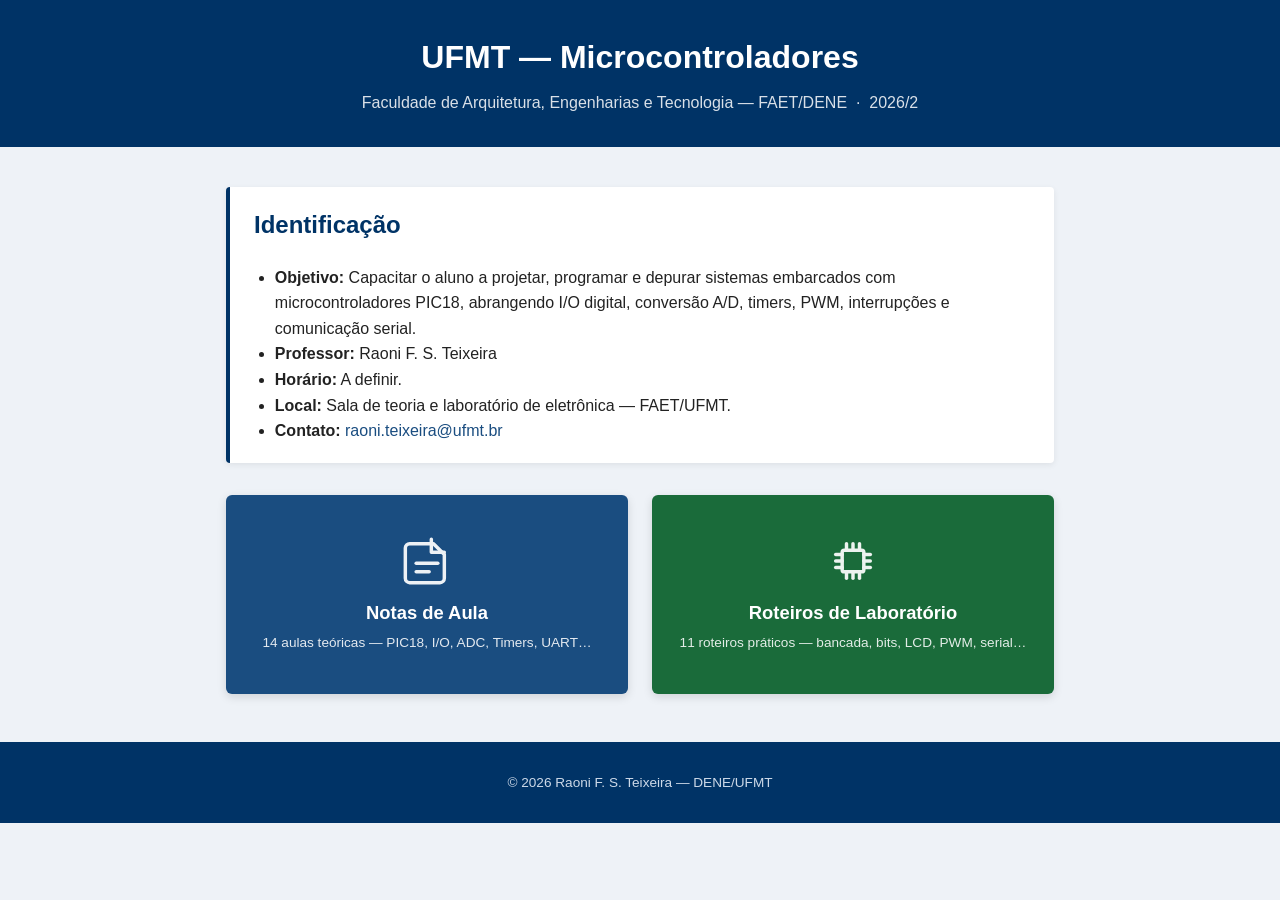
==== index.html @ 2af0ce6e "paginas da disciplina criadas" ====
<!DOCTYPE html>
<html lang="pt-BR">
<head>
    <meta charset="UTF-8">
    <meta name="viewport" content="width=device-width, initial-scale=1.0">
    <title>Microcontroladores — DENE/UFMT</title>
    <style>
        * { box-sizing: border-box; }
        body {
            font-family: Arial, sans-serif;
            line-height: 1.6;
            margin: 0;
            padding: 0;
            background-color: #eef2f7;
            color: #222;
        }
        header {
            background: #003366;
            color: #fff;
            padding: 2rem 1rem;
            text-align: center;
        }
        header h1 { margin: 0 0 0.4rem; font-size: 2rem; }
        header p  { margin: 0; opacity: 0.85; font-size: 1rem; }
        main {
            margin: 2.5rem auto;
            padding: 0 1rem;
            max-width: 860px;
        }
        .info-box {
            background: #fff;
            border-left: 4px solid #003366;
            border-radius: 4px;
            padding: 1.2rem 1.5rem;
            margin-bottom: 2rem;
            box-shadow: 0 2px 6px rgba(0,0,0,0.07);
        }
        .info-box h2 { margin-top: 0; color: #003366; }
        .info-box ul { margin: 0; padding-left: 1.3rem; }
        .cards {
            display: grid;
            grid-template-columns: 1fr 1fr;
            gap: 1.5rem;
            margin-top: 1rem;
        }
        @media (max-width: 560px) { .cards { grid-template-columns: 1fr; } }
        .card {
            display: flex;
            flex-direction: column;
            align-items: center;
            justify-content: center;
            padding: 2.5rem 1.5rem;
            border-radius: 6px;
            text-decoration: none;
            color: #fff;
            font-size: 1.15rem;
            font-weight: bold;
            transition: transform .15s, box-shadow .15s;
            box-shadow: 0 3px 10px rgba(0,0,0,0.13);
        }
        .card:hover {
            transform: translateY(-3px);
            box-shadow: 0 6px 18px rgba(0,0,0,0.18);
            text-decoration: none;
        }
        .card-teoria  { background: #1a4d80; }
        .card-lab     { background: #1a6b3a; }
        .card .icon   { width: 52px; height: 52px; margin-bottom: 0.7rem; opacity: 0.92; }
        .card .sub    { font-size: 0.85rem; font-weight: normal; opacity: 0.88; margin-top: 0.3rem; }
        footer {
            text-align: center;
            padding: 1rem 0;
            background: #003366;
            color: #ccd9e8;
            font-size: 0.85rem;
            margin-top: 3rem;
        }
        a { color: #1a4d80; text-decoration: none; }
        a:hover { text-decoration: underline; }
    </style>
</head>
<body>
    <header>
        <h1>UFMT — Microcontroladores</h1>
        <p>Faculdade de Arquitetura, Engenharias e Tecnologia — FAET/DENE &nbsp;·&nbsp; 2026/2</p>
    </header>
    <main>
        <div class="info-box">
            <h2>Identificação</h2>
            <ul>
                <li><strong>Objetivo:</strong> Capacitar o aluno a projetar, programar e depurar sistemas embarcados com microcontroladores PIC18, abrangendo I/O digital, conversão A/D, timers, PWM, interrupções e comunicação serial.</li>
                <li><strong>Professor:</strong> Raoni F. S. Teixeira</li>
                <li><strong>Horário:</strong> A definir.</li>
                <li><strong>Local:</strong> Sala de teoria e laboratório de eletrônica — FAET/UFMT.</li>
                <li><strong>Contato:</strong> <a href="mailto:raoni.teixeira@ufmt.br">raoni.teixeira@ufmt.br</a></li>
            </ul>
        </div>

        <div class="cards">
            <a class="card card-teoria" href="./teoria/index.html">
                <!-- documento / notas de aula -->
                <svg class="icon" viewBox="0 0 24 24" fill="none" stroke="currentColor" stroke-width="1.6" stroke-linecap="round" stroke-linejoin="round">
                    <path d="M4 4h11l5 5v11a2 2 0 0 1-2 2H4a2 2 0 0 1-2-2V6a2 2 0 0 1 2-2z"/>
                    <polyline points="14 2 14 8 20 8"/>
                    <line x1="7" y1="13" x2="17" y2="13"/>
                    <line x1="7" y1="17" x2="13" y2="17"/>
                </svg>
                Notas de Aula
                <span class="sub">14 aulas teóricas — PIC18, I/O, ADC, Timers, UART…</span>
            </a>
            <a class="card card-lab" href="./labs/index.html">
                <!-- chip / microcontrolador -->
                <svg class="icon" viewBox="0 0 24 24" fill="none" stroke="currentColor" stroke-width="1.6" stroke-linecap="round" stroke-linejoin="round">
                    <rect x="7" y="7" width="10" height="10" rx="1"/>
                    <line x1="9" y1="7" x2="9" y2="4"/><line x1="12" y1="7" x2="12" y2="4"/><line x1="15" y1="7" x2="15" y2="4"/>
                    <line x1="9" y1="17" x2="9" y2="20"/><line x1="12" y1="17" x2="12" y2="20"/><line x1="15" y1="17" x2="15" y2="20"/>
                    <line x1="7" y1="9" x2="4" y2="9"/><line x1="7" y1="12" x2="4" y2="12"/><line x1="7" y1="15" x2="4" y2="15"/>
                    <line x1="17" y1="9" x2="20" y2="9"/><line x1="17" y1="12" x2="20" y2="12"/><line x1="17" y1="15" x2="20" y2="15"/>
                </svg>
                Roteiros de Laboratório
                <span class="sub">11 roteiros práticos — bancada, bits, LCD, PWM, serial…</span>
            </a>
        </div>
    </main>
    <footer>
        <p>&copy; 2026 Raoni F. S. Teixeira — DENE/UFMT</p>
    </footer>
</body>
</html>
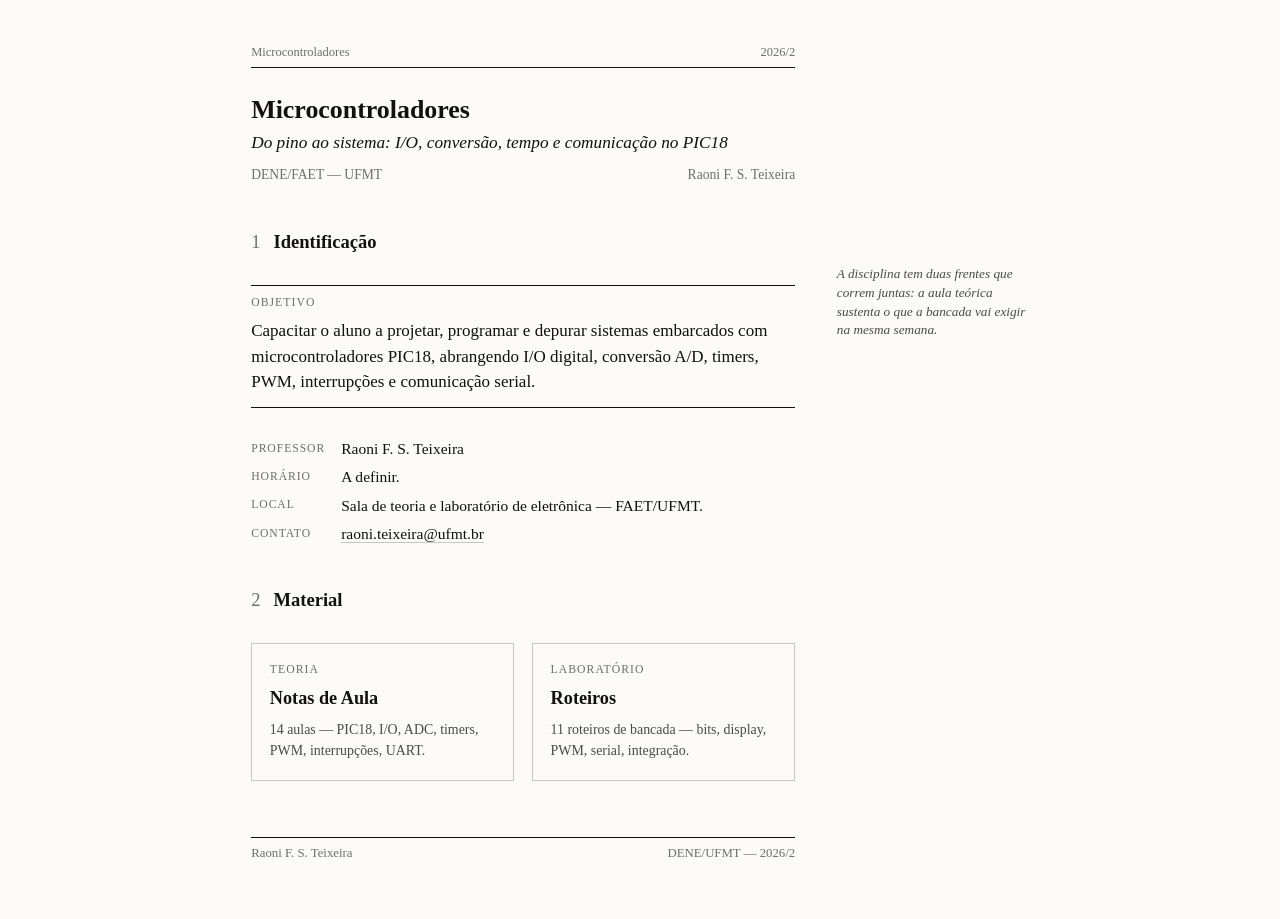
==== commit 62ad2bed: "Update site navigation layout" ====
--- a/index.html
+++ b/index.html
@@ -1,130 +1,72 @@
 <!DOCTYPE html>
 <html lang="pt-BR">
 <head>
-    <meta charset="UTF-8">
-    <meta name="viewport" content="width=device-width, initial-scale=1.0">
-    <title>Microcontroladores — DENE/UFMT</title>
-    <style>
-        * { box-sizing: border-box; }
-        body {
-            font-family: Arial, sans-serif;
-            line-height: 1.6;
-            margin: 0;
-            padding: 0;
-            background-color: #eef2f7;
-            color: #222;
-        }
-        header {
-            background: #003366;
-            color: #fff;
-            padding: 2rem 1rem;
-            text-align: center;
-        }
-        header h1 { margin: 0 0 0.4rem; font-size: 2rem; }
-        header p  { margin: 0; opacity: 0.85; font-size: 1rem; }
-        main {
-            margin: 2.5rem auto;
-            padding: 0 1rem;
-            max-width: 860px;
-        }
-        .info-box {
-            background: #fff;
-            border-left: 4px solid #003366;
-            border-radius: 4px;
-            padding: 1.2rem 1.5rem;
-            margin-bottom: 2rem;
-            box-shadow: 0 2px 6px rgba(0,0,0,0.07);
-        }
-        .info-box h2 { margin-top: 0; color: #003366; }
-        .info-box ul { margin: 0; padding-left: 1.3rem; }
-        .cards {
-            display: grid;
-            grid-template-columns: 1fr 1fr;
-            gap: 1.5rem;
-            margin-top: 1rem;
-        }
-        @media (max-width: 560px) { .cards { grid-template-columns: 1fr; } }
-        .card {
-            display: flex;
-            flex-direction: column;
-            align-items: center;
-            justify-content: center;
-            padding: 2.5rem 1.5rem;
-            border-radius: 6px;
-            text-decoration: none;
-            color: #fff;
-            font-size: 1.15rem;
-            font-weight: bold;
-            transition: transform .15s, box-shadow .15s;
-            box-shadow: 0 3px 10px rgba(0,0,0,0.13);
-        }
-        .card:hover {
-            transform: translateY(-3px);
-            box-shadow: 0 6px 18px rgba(0,0,0,0.18);
-            text-decoration: none;
-        }
-        .card-teoria  { background: #1a4d80; }
-        .card-lab     { background: #1a6b3a; }
-        .card .icon   { width: 52px; height: 52px; margin-bottom: 0.7rem; opacity: 0.92; }
-        .card .sub    { font-size: 0.85rem; font-weight: normal; opacity: 0.88; margin-top: 0.3rem; }
-        footer {
-            text-align: center;
-            padding: 1rem 0;
-            background: #003366;
-            color: #ccd9e8;
-            font-size: 0.85rem;
-            margin-top: 3rem;
-        }
-        a { color: #1a4d80; text-decoration: none; }
-        a:hover { text-decoration: underline; }
-    </style>
+<meta charset="UTF-8">
+<meta name="viewport" content="width=device-width, initial-scale=1.0">
+<title>Microcontroladores — DENE/UFMT</title>
+<link rel="stylesheet" href="./estilo.css">
 </head>
 <body>
-    <header>
-        <h1>UFMT — Microcontroladores</h1>
-        <p>Faculdade de Arquitetura, Engenharias e Tecnologia — FAET/DENE &nbsp;·&nbsp; 2026/2</p>
-    </header>
-    <main>
-        <div class="info-box">
-            <h2>Identificação</h2>
-            <ul>
-                <li><strong>Objetivo:</strong> Capacitar o aluno a projetar, programar e depurar sistemas embarcados com microcontroladores PIC18, abrangendo I/O digital, conversão A/D, timers, PWM, interrupções e comunicação serial.</li>
-                <li><strong>Professor:</strong> Raoni F. S. Teixeira</li>
-                <li><strong>Horário:</strong> A definir.</li>
-                <li><strong>Local:</strong> Sala de teoria e laboratório de eletrônica — FAET/UFMT.</li>
-                <li><strong>Contato:</strong> <a href="mailto:raoni.teixeira@ufmt.br">raoni.teixeira@ufmt.br</a></li>
-            </ul>
-        </div>
+<div class="pagina">
 
-        <div class="cards">
-            <a class="card card-teoria" href="./teoria/index.html">
-                <!-- documento / notas de aula -->
-                <svg class="icon" viewBox="0 0 24 24" fill="none" stroke="currentColor" stroke-width="1.6" stroke-linecap="round" stroke-linejoin="round">
-                    <path d="M4 4h11l5 5v11a2 2 0 0 1-2 2H4a2 2 0 0 1-2-2V6a2 2 0 0 1 2-2z"/>
-                    <polyline points="14 2 14 8 20 8"/>
-                    <line x1="7" y1="13" x2="17" y2="13"/>
-                    <line x1="7" y1="17" x2="13" y2="17"/>
-                </svg>
-                Notas de Aula
-                <span class="sub">14 aulas teóricas — PIC18, I/O, ADC, Timers, UART…</span>
-            </a>
-            <a class="card card-lab" href="./labs/index.html">
-                <!-- chip / microcontrolador -->
-                <svg class="icon" viewBox="0 0 24 24" fill="none" stroke="currentColor" stroke-width="1.6" stroke-linecap="round" stroke-linejoin="round">
-                    <rect x="7" y="7" width="10" height="10" rx="1"/>
-                    <line x1="9" y1="7" x2="9" y2="4"/><line x1="12" y1="7" x2="12" y2="4"/><line x1="15" y1="7" x2="15" y2="4"/>
-                    <line x1="9" y1="17" x2="9" y2="20"/><line x1="12" y1="17" x2="12" y2="20"/><line x1="15" y1="17" x2="15" y2="20"/>
-                    <line x1="7" y1="9" x2="4" y2="9"/><line x1="7" y1="12" x2="4" y2="12"/><line x1="7" y1="15" x2="4" y2="15"/>
-                    <line x1="17" y1="9" x2="20" y2="9"/><line x1="17" y1="12" x2="20" y2="12"/><line x1="17" y1="15" x2="20" y2="15"/>
-                </svg>
-                Roteiros de Laboratório
-                <span class="sub">11 roteiros práticos — bancada, bits, LCD, PWM, serial…</span>
-            </a>
-        </div>
-    </main>
-    <footer>
-        <p>&copy; 2026 Raoni F. S. Teixeira — DENE/UFMT</p>
-    </footer>
+  <header>
+    <p class="corrente"><span>Microcontroladores</span><span>2026/2</span></p>
+    <h1>Microcontroladores</h1>
+    <p class="subtitulo">Do pino ao sistema: I/O, conversão, tempo e comunicação no PIC18</p>
+    <p class="filiacao"><span>DENE/FAET — UFMT</span><span>Raoni F. S. Teixeira</span></p>
+  </header>
+
+  <main>
+
+    <section>
+      <h2>Identificação</h2>
+
+      <p class="margem">A disciplina tem duas frentes que correm juntas: a aula
+      teórica sustenta o que a bancada vai exigir na mesma semana.</p>
+
+      <div class="objetivos">
+        <span class="rotulo">Objetivo</span>
+        <p style="margin:0">Capacitar o aluno a projetar, programar e depurar sistemas
+        embarcados com microcontroladores PIC18, abrangendo I/O digital, conversão A/D,
+        timers, PWM, interrupções e comunicação serial.</p>
+      </div>
+
+      <dl class="ident">
+        <dt>Professor</dt>
+        <dd>Raoni F. S. Teixeira</dd>
+        <dt>Horário</dt>
+        <dd>A definir.</dd>
+        <dt>Local</dt>
+        <dd>Sala de teoria e laboratório de eletrônica — FAET/UFMT.</dd>
+        <dt>Contato</dt>
+        <dd><a href="mailto:raoni.teixeira@ufmt.br">raoni.teixeira@ufmt.br</a></dd>
+      </dl>
+    </section>
+
+    <section>
+      <h2>Material</h2>
+
+      <div class="entradas">
+        <a class="entrada" href="./teoria/index.html">
+          <span class="rotulo">Teoria</span>
+          <span class="nome">Notas de Aula</span>
+          <span class="glosa">14 aulas — PIC18, I/O, ADC, timers, PWM, interrupções, UART.</span>
+        </a>
+        <a class="entrada" href="./labs/index.html">
+          <span class="rotulo">Laboratório</span>
+          <span class="nome">Roteiros</span>
+          <span class="glosa">11 roteiros de bancada — bits, display, PWM, serial, integração.</span>
+        </a>
+      </div>
+    </section>
+
+  </main>
+
+  <footer>
+    <span>Raoni F. S. Teixeira</span>
+    <span>DENE/UFMT — 2026/2</span>
+  </footer>
+
+</div>
 </body>
 </html>
-        
--- a/estilo.css
+++ b/estilo.css
@@ -0,0 +1,335 @@
+/* estilo.css — folha de estilo comum das páginas da disciplina
+ * DENE/UFMT — Raoni F. S. Teixeira
+ *
+ * Contraparte web de labs/estilo.typ, modo "teoria": sem cor, régua fina no
+ * lugar de caixa colorida, rótulo em versalete na margem, coluna de texto
+ * estreita. A única cor do sistema é `perigo`, e ela não aparece num índice.
+ */
+
+/* ------------------------------------------------------------------ tinta */
+:root {
+  --tinta:   #111111;
+  --cinza:   #4A4A4A;
+  --cinza-c: #6E6E6E;          /* rótulos, metadados */
+  --regra:   #C9C6C0;          /* filete de linha de tabela */
+  --papel:   #FBFAF8;
+  --papel-2: #F2F0EC;          /* fundo de código */
+  --navy:    #003366;          /* só em foco/hover de link */
+  --vermelho:#9B1C1C;          /* perigo — único elemento colorido */
+
+  --serifa: "Libertinus Serif", "Linux Libertine O", "Linux Libertine",
+            "Latin Modern Roman", Georgia, "Times New Roman", serif;
+  --mono:   "DejaVu Sans Mono", "Liberation Mono", ui-monospace, monospace;
+
+  /* geometria: coluna de texto estreita + coluna de notas à direita,
+     na mesma proporção da página A4 do preâmbulo (13cm / 4,2cm). */
+  --col: 34rem;
+  --mg-larg: 12rem;
+  --mg-dx: 2.6rem;
+}
+
+@media (prefers-color-scheme: dark) {
+  :root {
+    --tinta: #E8E6E1;
+    --cinza: #B0ACA4;
+    --cinza-c: #94908A;
+    --regra: #45423C;
+    --papel: #16150F;
+    --papel-2: #211F19;
+    --navy: #9DC0E8;
+    --vermelho: #E08585;
+  }
+}
+
+/* ------------------------------------------------------------------ base */
+* { box-sizing: border-box; }
+
+html { -webkit-text-size-adjust: 100%; }
+
+body {
+  margin: 0;
+  background: var(--papel);
+  color: var(--tinta);
+  font-family: var(--serifa);
+  font-size: 1.0625rem;
+  line-height: 1.52;
+  text-rendering: optimizeLegibility;
+}
+
+.pagina {
+  width: min(100% - 2.5rem, calc(var(--col) + var(--mg-dx) + var(--mg-larg)));
+  margin: 0 auto;
+  padding: 2rem 0 3.5rem;
+}
+
+.pagina > header,
+.pagina > main,
+.pagina > footer { max-width: var(--col); }
+
+/* ----------------------------------------------------------------- links */
+a {
+  color: inherit;
+  text-decoration: none;
+  border-bottom: 1px solid var(--regra);
+}
+a:hover, a:focus-visible {
+  color: var(--navy);
+  border-bottom-color: currentColor;
+}
+a:focus-visible { outline: 1px solid var(--navy); outline-offset: 3px; }
+
+/* --------------------------------------------- cabeçalho corrente e título */
+.corrente {
+  display: flex;
+  justify-content: space-between;
+  gap: 1rem;
+  font-size: 0.78rem;
+  color: var(--cinza-c);
+  padding-bottom: 0.3rem;
+  border-bottom: 1px solid var(--tinta);
+}
+.corrente a { border-bottom: none; }
+.corrente a:hover { border-bottom: 1px solid currentColor; }
+
+h1 {
+  font-size: 1.62rem;
+  font-weight: 700;
+  line-height: 1.2;
+  margin: 1.6rem 0 0;
+}
+
+.subtitulo {
+  font-size: 1.08rem;
+  font-style: italic;
+  color: var(--tinta);
+  margin: 0.35rem 0 0;
+}
+
+.filiacao {
+  display: flex;
+  justify-content: space-between;
+  gap: 1rem;
+  font-size: 0.85rem;
+  color: var(--cinza-c);
+  margin: 0.55rem 0 0;
+}
+
+/* -------------------------------------------------------------- títulos */
+main { counter-reset: secao; margin-top: 2.6rem; }
+
+h2 {
+  font-size: 1.16rem;
+  font-weight: 700;
+  margin: 2.5rem 0 0.6rem;
+}
+h2::before {
+  counter-increment: secao;
+  content: counter(secao);
+  color: var(--cinza-c);
+  font-weight: 400;
+  margin-right: 0.7em;
+}
+main > section:first-of-type > h2 { margin-top: 0; }
+
+h3 {
+  font-size: 1.02rem;
+  font-weight: 400;
+  font-style: italic;
+  margin: 1.4rem 0 0.4rem;
+}
+
+p { margin: 0.7rem 0; }
+
+/* ------------------------------------------------------- objetivos/moldura */
+/* Contraparte de #objetivos: bloco entre dois filetes, sem preenchimento. */
+.objetivos {
+  border-top: 1px solid var(--tinta);
+  border-bottom: 1px solid var(--tinta);
+  padding: 0.55rem 0 0.75rem;
+  margin: 1.8rem 0;
+}
+
+/* Contraparte de _caixa_moldura: emoldurado, sem preenchimento. */
+.moldura {
+  border: 1px solid var(--regra);
+  padding: 0.85rem 1rem 1rem;
+  margin: 1.2rem 0;
+}
+
+.rotulo {
+  display: block;
+  font-size: 0.73rem;
+  font-weight: 500;
+  letter-spacing: 0.09em;
+  text-transform: uppercase;
+  color: var(--cinza-c);
+  margin: 0 0 0.35rem;
+}
+
+/* Contraparte de _caixa_margem: passagem recuada, rótulo na margem. */
+.passagem {
+  position: relative;
+  padding-left: 1.3rem;
+  padding-right: 1.3rem;
+  margin: 1.2rem 0;
+  font-size: 0.96rem;
+}
+.passagem > .rotulo {
+  position: absolute;
+  left: calc(var(--col) + var(--mg-dx));
+  top: 0.25em;
+  width: var(--mg-larg);
+  margin: 0;
+}
+
+/* Contraparte de #margem: grafite de margem, sem rótulo. */
+.margem {
+  position: absolute;
+  left: calc(var(--col) + var(--mg-dx));
+  width: var(--mg-larg);
+  font-size: 0.83rem;
+  font-style: italic;
+  line-height: 1.4;
+  color: var(--cinza);
+  margin: 0;
+}
+.margem a { border-bottom-color: var(--regra); }
+section { position: relative; }
+
+/* --------------------------------------------------------------- listas */
+/* Contraparte de #tab: filete forte no topo, filetes finos entre linhas,
+   sem régua vertical, sem preenchimento. */
+.lista {
+  --cod: 4.4rem;
+  list-style: none;
+  margin: 0;
+  padding: 0;
+  border-top: 1.5px solid var(--tinta);
+  border-bottom: 1px solid var(--tinta);
+}
+.lista--larga { --cod: 5.6rem; }
+
+.lista > li {
+  display: grid;
+  grid-template-columns: var(--cod) minmax(0, 1fr);
+  gap: 0 0.8rem;
+  align-items: baseline;
+  padding: 0.5rem 0.1rem;
+}
+.lista > li + li { border-top: 1px solid var(--regra); }
+
+.cod {
+  font-size: 0.73rem;
+  font-weight: 500;
+  letter-spacing: 0.08em;
+  text-transform: uppercase;
+  color: var(--cinza-c);
+  white-space: nowrap;
+}
+
+.item a { border-bottom-color: transparent; }
+.item a:hover, .item a:focus-visible { border-bottom-color: currentColor; }
+
+.glosa {
+  display: block;
+  font-size: 0.87rem;
+  color: var(--cinza);
+  margin-top: 0.1rem;
+}
+
+/* marcador discreto de destino: ↗ externo, ↓ download */
+.ext::after { content: " \2197"; color: var(--cinza-c); font-size: 0.8em; }
+.baixar::after { content: " \2193"; color: var(--cinza-c); font-size: 0.8em; }
+
+/* ------------------------------------------------------------- entradas */
+/* Duas portas de entrada da página inicial: molduras, não cartões. */
+.entradas {
+  display: grid;
+  grid-template-columns: 1fr 1fr;
+  gap: 1.1rem;
+  margin: 1.8rem 0 0;
+}
+.entrada {
+  display: block;
+  border: 1px solid var(--regra);
+  border-bottom-width: 1px;
+  padding: 1.1rem 1.1rem 1.2rem;
+}
+.entrada:hover, .entrada:focus-visible {
+  border-color: var(--tinta);
+  color: inherit;
+}
+.entrada .nome {
+  display: block;
+  font-size: 1.14rem;
+  font-weight: 700;
+  margin-top: 0.15rem;
+}
+.entrada .glosa { margin-top: 0.4rem; }
+
+/* ------------------------------------------------------------ definições */
+.ident {
+  margin: 0;
+  display: grid;
+  grid-template-columns: max-content minmax(0, 1fr);
+  gap: 0.3rem 1rem;
+  font-size: 0.97rem;
+}
+.ident dt {
+  font-size: 0.73rem;
+  font-weight: 500;
+  letter-spacing: 0.08em;
+  text-transform: uppercase;
+  color: var(--cinza-c);
+  padding-top: 0.22em;
+}
+.ident dd { margin: 0; }
+
+/* ---------------------------------------------------------------- rodapé */
+.pagina > footer {
+  display: flex;
+  justify-content: space-between;
+  gap: 1rem;
+  margin-top: 3.5rem;
+  padding-top: 0.35rem;
+  border-top: 1px solid var(--tinta);
+  font-size: 0.8rem;
+  color: var(--cinza-c);
+}
+
+code, kbd { font-family: var(--mono); font-size: 0.88em; background: var(--papel-2); padding: 0.05em 0.3em; }
+
+/* --------------------------------------------------- coluna única, telas estreitas */
+@media (max-width: 58rem) {
+  .pagina { width: min(100% - 2rem, var(--col)); }
+  .margem, .passagem > .rotulo {
+    position: static;
+    width: auto;
+    display: block;
+  }
+  .margem {
+    border-left: 1px solid var(--regra);
+    padding-left: 0.9rem;
+    margin: 0.9rem 0 1.2rem;
+  }
+  .passagem { padding-left: 0; padding-right: 0; border-left: 1px solid var(--regra); padding-left: 0.9rem; }
+  .passagem > .rotulo { margin-bottom: 0.3rem; }
+}
+
+@media (max-width: 34rem) {
+  body { font-size: 1rem; }
+  .entradas { grid-template-columns: 1fr; }
+  .lista > li { grid-template-columns: 1fr; gap: 0.15rem; }
+  .filiacao, .corrente, .pagina > footer { flex-direction: column; gap: 0.15rem; }
+  .ident { grid-template-columns: 1fr; gap: 0.1rem 0; }
+  .ident dd { margin-bottom: 0.55rem; }
+}
+
+/* ---------------------------------------------------------------- impressão */
+@media print {
+  :root { --papel: #fff; --tinta: #111; --cinza: #444; --cinza-c: #555; --regra: #bbb; }
+  body { font-size: 10.5pt; }
+  .pagina { width: auto; padding: 0; }
+  a { border-bottom: none; }
+  .margem, .passagem > .rotulo { position: static; width: auto; }
+}
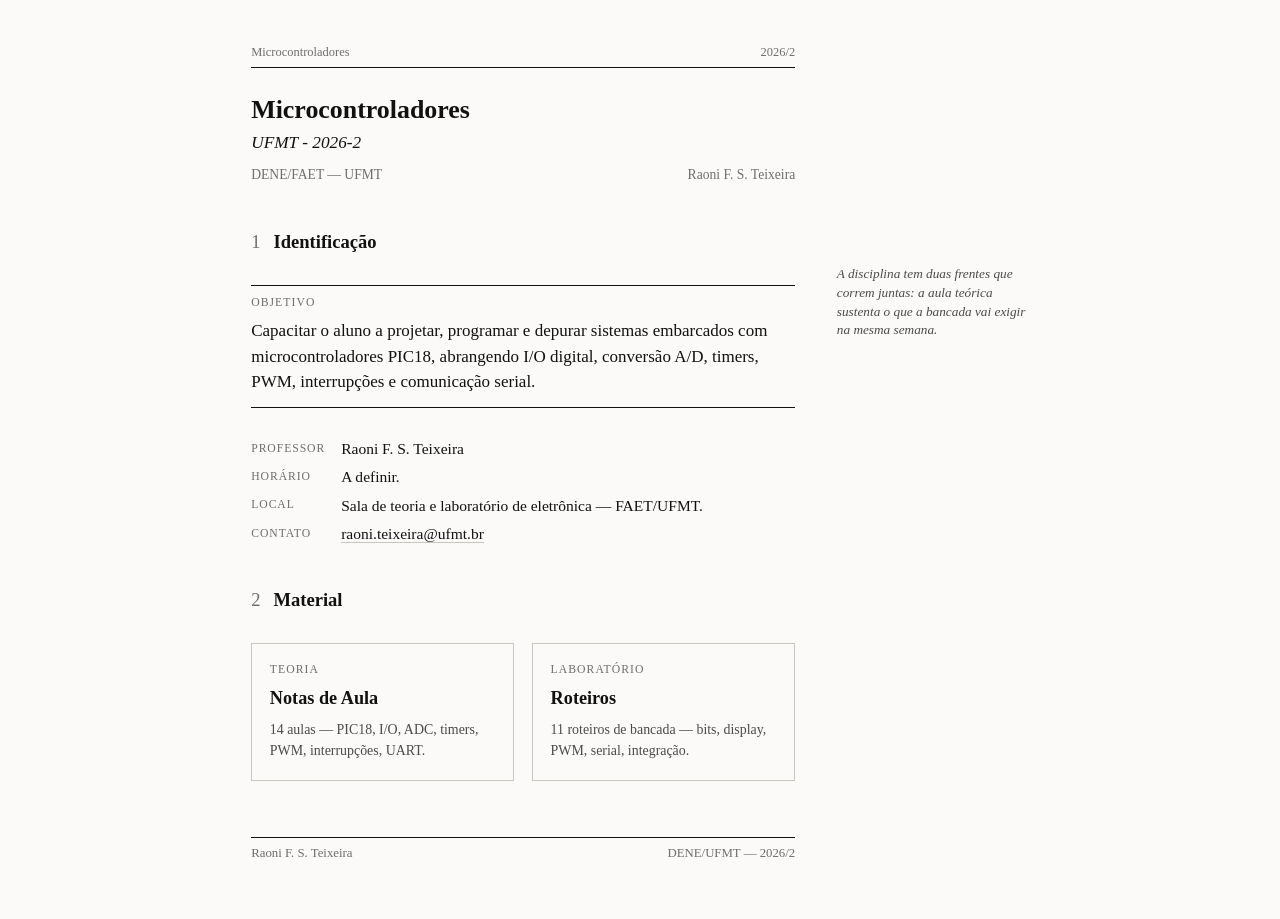
==== commit 4117f33f: "corrigindo subtiutlo" ====
--- a/index.html
+++ b/index.html
@@ -12,7 +12,7 @@
   <header>
     <p class="corrente"><span>Microcontroladores</span><span>2026/2</span></p>
     <h1>Microcontroladores</h1>
-    <p class="subtitulo">Do pino ao sistema: I/O, conversão, tempo e comunicação no PIC18</p>
+    <p class="subtitulo">UFMT - 2026-2</p>
     <p class="filiacao"><span>DENE/FAET — UFMT</span><span>Raoni F. S. Teixeira</span></p>
   </header>
 
